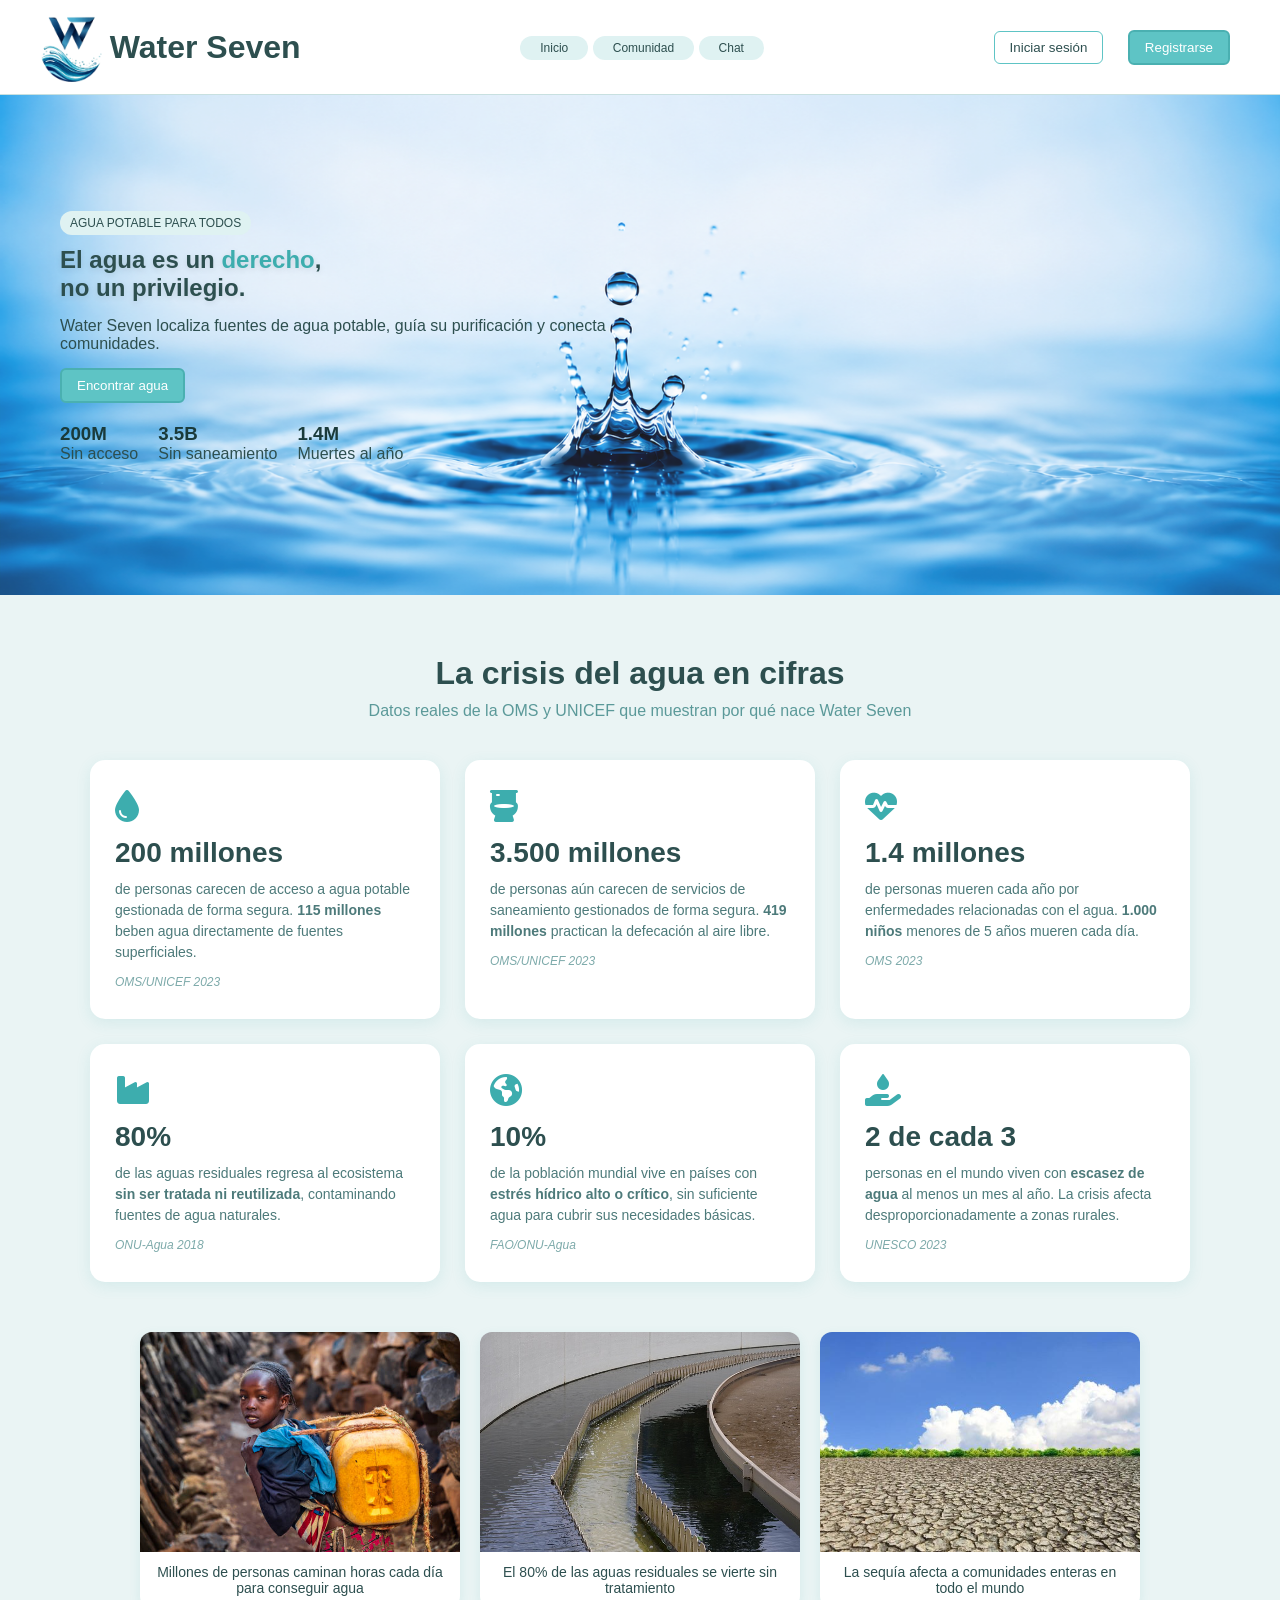
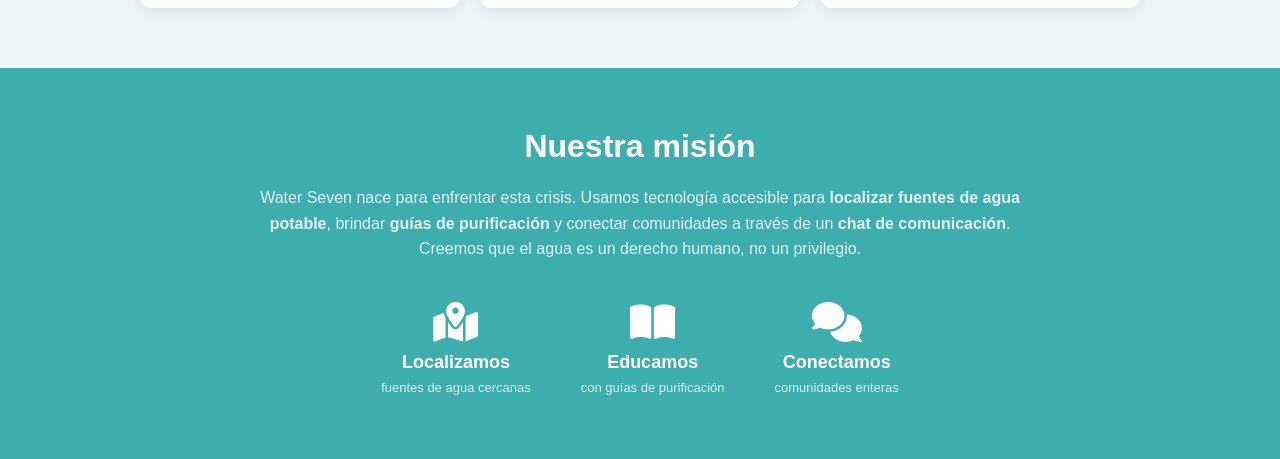
==== public/index.html @ 6f54c29f "primer commit,sin cambios" ====
<!DOCTYPE html>
<html lang="es">
<head>
    <meta charset="UTF-8">
    <title>Water Seven</title>
    <link rel="stylesheet" href="css/styles.css">
    <link rel="stylesheet" href="css/inicio.css">
    <link rel="stylesheet" href="https://cdnjs.cloudflare.com/ajax/libs/font-awesome/6.5.0/css/all.min.css">
</head>
<body>
<header class="navbar">

    <div class="logo">
        <img src="imagenes/logo.png">
        <div><h1>Water Seven</h1></div>
    </div>

    <nav>
        <span class="badge"><a href="index.html">Inicio</a></span> 
        <span class="badge"><a href="comunidad.html">Comunidad</a></span> 
        <span class="badge"><a href="chat.html">Chat</a></span>
    </nav>

    <div class="auth" id="authSection">
        <a href="login.html"><button class="btn-outline">Iniciar sesión</button></a>
        <a href="registro.html"><button class="btn-primary">Registrarse</button></a>
    </div>
</header>

<section class="hero">

    <div class="hero-text">
        <span class="badge">AGUA POTABLE PARA TODOS</span>

        <h1>
            El agua es un <span class="highlight">derecho</span>,<br>
            no un privilegio.
        </h1>

        <p>
            Water Seven localiza fuentes de agua potable,
            guía su purificación y conecta comunidades.
        </p>

        <div class="buttons">
            <button class="btn-primary">Encontrar agua</button>

        </div>

        <div class="stats">
            <div>
                <h3>200M</h3>
                <p>Sin acceso</p>
            </div>
            <div>
                <h3>3.5B</h3>
                <p>Sin saneamiento</p>
            </div>
            <div>
                <h3>1.4M</h3>
                <p>Muertes al año</p>
            </div>
        </div>
    </div>


</section>

<section class="problematica">
    <h2>La crisis del agua en cifras</h2>
    <p class="subtitle">Datos reales de la OMS y UNICEF que muestran por qué nace Water Seven</p>

    <div class="cifras-grid">
        <div class="cifra-card">
            <i class="fas fa-tint"></i>
            <h3>200 millones</h3>
            <p>de personas carecen de acceso a agua potable gestionada de forma segura. <strong>115 millones</strong> beben agua directamente de fuentes superficiales.</p>
            <span class="fuente">OMS/UNICEF 2023</span>
        </div>
        <div class="cifra-card">
            <i class="fas fa-toilet"></i>
            <h3>3.500 millones</h3>
            <p>de personas aún carecen de servicios de saneamiento gestionados de forma segura. <strong>419 millones</strong> practican la defecación al aire libre.</p>
            <span class="fuente">OMS/UNICEF 2023</span>
        </div>
        <div class="cifra-card">
            <i class="fas fa-heartbeat"></i>
            <h3>1.4 millones</h3>
            <p>de personas mueren cada año por enfermedades relacionadas con el agua. <strong>1.000 niños</strong> menores de 5 años mueren cada día.</p>
            <span class="fuente">OMS 2023</span>
        </div>
        <div class="cifra-card">
            <i class="fas fa-industry"></i>
            <h3>80%</h3>
            <p>de las aguas residuales regresa al ecosistema <strong>sin ser tratada ni reutilizada</strong>, contaminando fuentes de agua naturales.</p>
            <span class="fuente">ONU-Agua 2018</span>
        </div>
        <div class="cifra-card">
            <i class="fas fa-globe-americas"></i>
            <h3>10%</h3>
            <p>de la población mundial vive en países con <strong>estrés hídrico alto o crítico</strong>, sin suficiente agua para cubrir sus necesidades básicas.</p>
            <span class="fuente">FAO/ONU-Agua</span>
        </div>
        <div class="cifra-card">
            <i class="fas fa-hand-holding-water"></i>
            <h3>2 de cada 3</h3>
            <p>personas en el mundo viven con <strong>escasez de agua</strong> al menos un mes al año. La crisis afecta desproporcionadamente a zonas rurales.</p>
            <span class="fuente">UNESCO 2023</span>
        </div>
    </div>

    <div class="impacto-imagenes">
        <div class="impacto-item">
            <img src="imagenes/recolectando-agua.jpg" alt="Personas recolectando agua en zona rural">
            <p>Millones de personas caminan horas cada día para conseguir agua</p>
        </div>
        <div class="impacto-item">
            <img src="imagenes/agua-contaminada.jpg" alt="Agua contaminada">
            <p>El 80% de las aguas residuales se vierte sin tratamiento</p>
        </div>
        <div class="impacto-item">
            <img src="imagenes/sequia.jpg" alt="Sequía y tierra seca">
            <p>La sequía afecta a comunidades enteras en todo el mundo</p>
        </div>
    </div>
</section>

<section class="mision">
    <div class="mision-content">
        <h2>Nuestra misión</h2>
        <p>
            Water Seven nace para enfrentar esta crisis. Usamos tecnología accesible para
            <strong>localizar fuentes de agua potable</strong>, brindar
            <strong>guías de purificación</strong> y conectar comunidades a través de un
            <strong>chat de comunicación</strong>. Creemos que el agua es un derecho humano,
            no un privilegio.
        </p>
        <div class="mision-stats">
            <div>
                <i class="fas fa-map-marked-alt"></i>
                <h4>Localizamos</h4>
                <p>fuentes de agua cercanas</p>
            </div>
            <div>
                <i class="fas fa-book-open"></i>
                <h4>Educamos</h4>
                <p>con guías de purificación</p>
            </div>
            <div>
                <i class="fas fa-comments"></i>
                <h4>Conectamos</h4>
                <p>comunidades enteras</p>
            </div>
        </div>
    </div>
</section>

<script>
(function(){
    const usuario = JSON.parse(localStorage.getItem("usuario"));
    if (usuario) {
        document.getElementById("authSection").innerHTML = `
            <span style="margin-right:12px;color:#4a6b6b;"> ${usuario.nombre}</span>
            <button class="btn-outline" onclick="localStorage.removeItem('usuario');location.reload()">Cerrar sesión</button>
        `;
    }
})();
</script>
</body>
</html>
---- public/css/styles.css ----
* {
    margin: 0;
    padding: 0;
    box-sizing: border-box;
    font-family: Arial;
}

body {
    background: #f0f6f6;
    color: #2d4f4f;
}

.navbar {
    display: flex;
    justify-content: space-between;
    align-items: center;
    padding: 12px 40px;
    border-bottom: 1px solid #c8e0e0;
    background: #fff;
}

.logo {
    display: flex;
    align-items: center;
}

.logo img {
    height: 70px;
}

.logo h1 {
    margin-left: 8px;
    font-weight: bold;
}

.navbar a {
    margin: 0 10px;
    text-decoration: none;
    color: #2d4f4f;
}

.btn-primary {
    background: #5ec4c5;
    border: 2px solid #4ab0b1;
    padding: 8px 15px;
    color: #fff;
    border-radius: 6px;
    cursor: pointer;
}

.btn-primary:hover {
    background: #4ab0b1;
}

.btn-outline {
    border: 1px solid #5ec4c5;
    background: transparent;
    padding: 8px 15px;
    border-radius: 6px;
    color: #2d4f4f;
    cursor: pointer;
}

.btn-outline:hover {
    background: #dff2f2;
}

.hero {
    display: flex;
    align-items: center;
    padding: 80px 60px;
    min-height: 500px;
    background: url("../imagenes/fondo_gota.png") no-repeat center center;
    background-size: cover;
    position: relative;
}

.hero::before {
    content: "";
    position: absolute;
    inset: 0;
    background: rgba(255, 255, 255, 0.1);
}

.hero-text {
    position: relative;
    z-index: 1;
    max-width: 600px;
}

.hero-text h1 {
    text-shadow: 0 2px 6px rgba(0, 0, 0, 0.1);
}

.badge {
    background: #dff2f2;
    padding: 5px 10px;
    border-radius: 15px;
    font-size: 12px;
}

.hero h1 {
    margin: 15px 0;
}

.highlight {
    color: #3dadae;
}

.hero p {
    margin-bottom: 15px;
}

.buttons button {
    margin-right: 10px;
}

.stats {
    display: flex;
    margin-top: 20px;
}

.stats div {
    margin-right: 20px;
}

.stats h3 {
    color: #1a3a3a;
}

.form-container {
    max-width: 400px;
    margin: 40px auto;
    padding: 35px 30px;
    border-radius: 16px;
    background: #fff;
    box-shadow: 0 4px 20px rgba(61, 173, 174, 0.15);
}

.form-container h2 {
    text-align: center;
    margin-bottom: 8px;
    font-size: 24px;
    color: #2d4f4f;
}

.form-container .sub {
    text-align: center;
    color: #7daaaa;
    font-size: 14px;
    margin-bottom: 25px;
}

.form-container input {
    width: 100%;
    padding: 12px 14px;
    margin-bottom: 14px;
    border: 1.5px solid #c8e0e0;
    border-radius: 10px;
    font-size: 14px;
    outline: none;
    background: #f0f6f6;
    color: #2d4f4f;
}

.form-container input:focus {
    border-color: #3dadae;
    background: #fff;
}

.form-container button[type="submit"] {
    width: 100%;
    padding: 12px;
    background: #5ec4c5;
    color: white;
    border: none;
    border-radius: 10px;
    font-size: 15px;
    font-weight: bold;
    cursor: pointer;
    margin-top: 5px;
}

.form-container button[type="submit"]:hover {
    background: #4ab0b1;
}
---- public/css/inicio.css ----
.problematica {
    padding: 60px 40px;
    text-align: center;
    background: #eaf4f4;
}

.problematica h2 {
    font-size: 32px;
    margin-bottom: 10px;
    color: #2d4f4f;
}

.problematica .subtitle {
    color: #5b9999;
    margin-bottom: 40px;
}

.cifras-grid {
    display: grid;
    grid-template-columns: repeat(auto-fit, minmax(300px, 1fr));
    gap: 25px;
    max-width: 1100px;
    margin: 0 auto 50px;
}

.cifra-card {
    background: white;
    padding: 30px 25px;
    border-radius: 15px;
    box-shadow: 0 4px 15px rgba(61, 173, 174, 0.12);
    text-align: left;
}

.cifra-card i {
    font-size: 32px;
    color: #3dadae;
    margin-bottom: 15px;
}

.cifra-card h3 {
    font-size: 28px;
    color: #2d4f4f;
    margin-bottom: 10px;
}

.cifra-card p {
    color: #4d7a7a;
    line-height: 1.5;
    font-size: 14px;
}

.cifra-card .fuente {
    display: block;
    margin-top: 12px;
    font-size: 12px;
    color: #7daaaa;
    font-style: italic;
}

.impacto-imagenes {
    display: grid;
    grid-template-columns: repeat(auto-fit, minmax(280px, 1fr));
    gap: 20px;
    max-width: 1000px;
    margin: 0 auto;
}

.impacto-item {
    border-radius: 12px;
    overflow: hidden;
    box-shadow: 0 4px 12px rgba(61, 173, 174, 0.12);
}

.impacto-item img {
    width: 100%;
    height: 220px;
    object-fit: cover;
    display: block;
}

.impacto-item p {
    padding: 12px 15px;
    background: white;
    font-size: 14px;
    color: #2d4f4f;
}

.mision {
    padding: 60px 40px;
    background: #3dadae;
    color: white;
    text-align: center;
}

.mision-content {
    max-width: 800px;
    margin: 0 auto;
}

.mision h2 {
    font-size: 32px;
    margin-bottom: 20px;
}

.mision p {
    font-size: 16px;
    line-height: 1.6;
    color: #e0f4f4;
    margin-bottom: 40px;
}

.mision-stats {
    display: flex;
    justify-content: center;
    gap: 50px;
    flex-wrap: wrap;
}

.mision-stats div {
    text-align: center;
}

.mision-stats i {
    font-size: 40px;
    color: #fff;
    margin-bottom: 10px;
}

.mision-stats h4 {
    font-size: 18px;
    margin-bottom: 5px;
}

.mision-stats p {
    font-size: 13px;
    color: #d4f0f0;
    margin-bottom: 0;
}
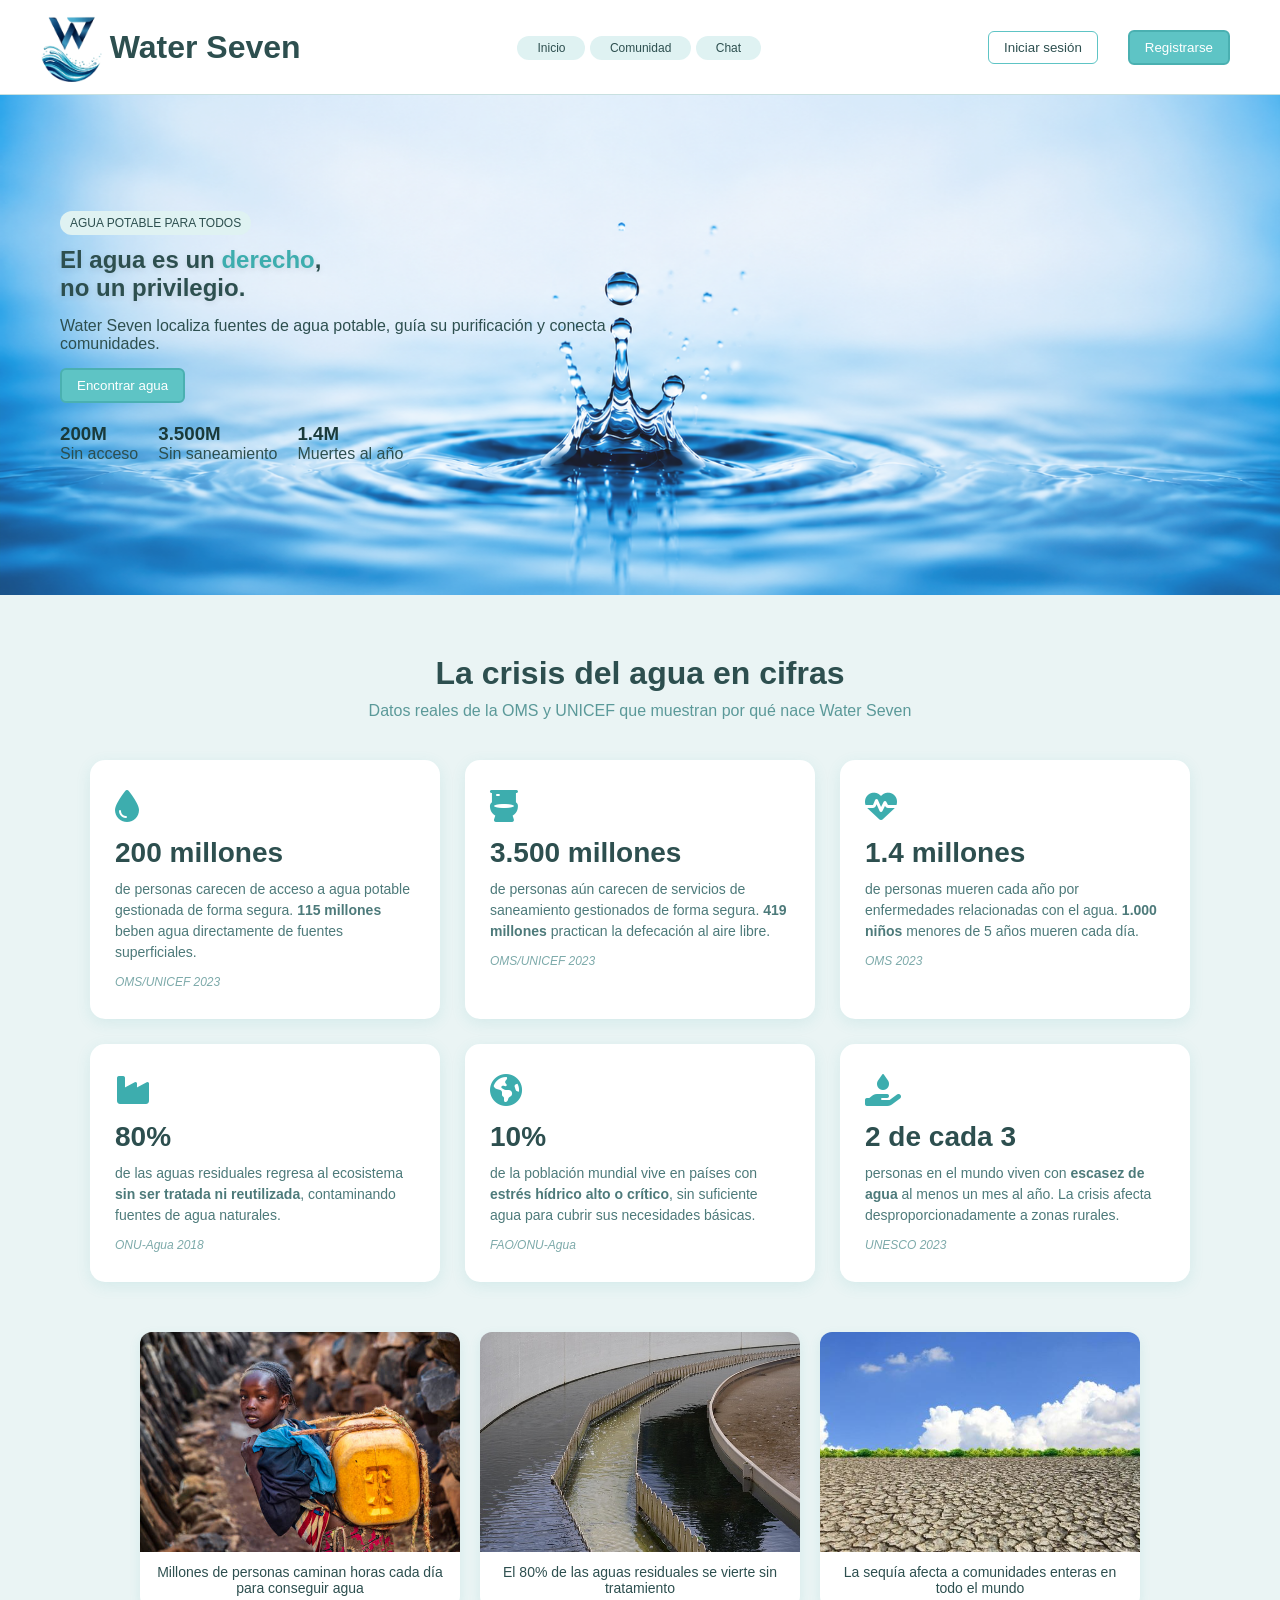
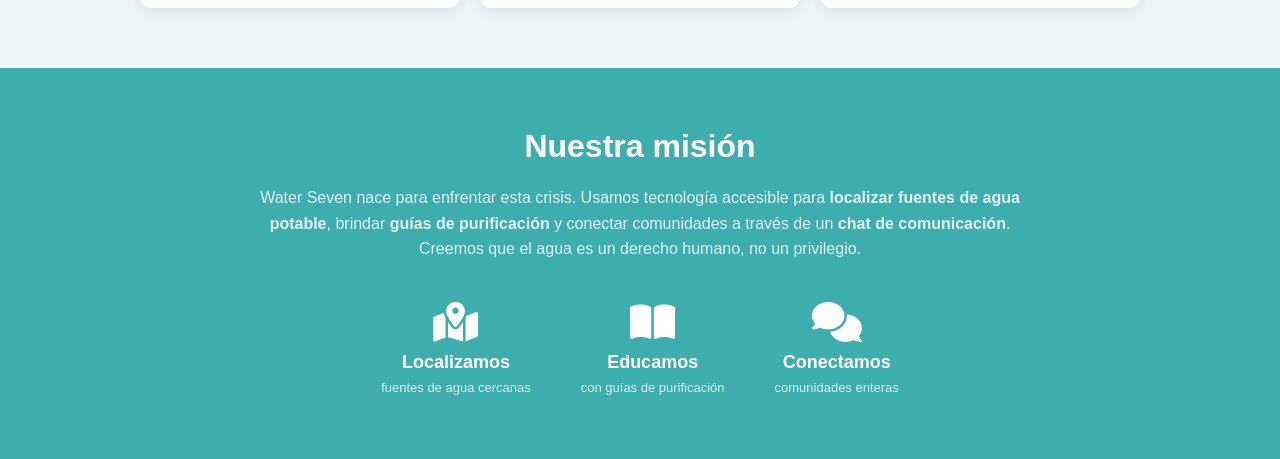
==== commit 18d99dbe: "Responsive" ====
--- a/public/index.html
+++ b/public/index.html
@@ -2,9 +2,11 @@
 <html lang="es">
 <head>
     <meta charset="UTF-8">
+    <meta name="viewport" content="width=device-width, initial-scale=1.0">
     <title>Water Seven</title>
     <link rel="stylesheet" href="css/styles.css">
     <link rel="stylesheet" href="css/inicio.css">
+    <link rel="stylesheet" href="css/responsive.css">
     <link rel="stylesheet" href="https://cdnjs.cloudflare.com/ajax/libs/font-awesome/6.5.0/css/all.min.css">
 </head>
 <body>
@@ -20,6 +22,10 @@
         <span class="badge"><a href="comunidad.html">Comunidad</a></span> 
         <span class="badge"><a href="chat.html">Chat</a></span>
     </nav>
+
+    <button class="nav-toggle" id="navToggle" type="button" aria-label="Abrir menú" aria-expanded="false">
+        <span></span><span></span><span></span>
+    </button>
 
     <div class="auth" id="authSection">
         <a href="login.html"><button class="btn-outline">Iniciar sesión</button></a>
@@ -53,7 +59,7 @@
                 <p>Sin acceso</p>
             </div>
             <div>
-                <h3>3.5B</h3>
+                <h3>3.500M</h3>
                 <p>Sin saneamiento</p>
             </div>
             <div>
@@ -155,16 +161,6 @@
     </div>
 </section>
 
-<script>
-(function(){
-    const usuario = JSON.parse(localStorage.getItem("usuario"));
-    if (usuario) {
-        document.getElementById("authSection").innerHTML = `
-            <span style="margin-right:12px;color:#4a6b6b;"> ${usuario.nombre}</span>
-            <button class="btn-outline" onclick="localStorage.removeItem('usuario');location.reload()">Cerrar sesión</button>
-        `;
-    }
-})();
-</script>
+<script src="js/nav.js"></script>
 </body>
 </html>
--- a/public/css/styles.css
+++ b/public/css/styles.css
@@ -1,3 +1,168 @@
+.comunidad {
+    display: flex;
+    width: 90%;
+    margin: 40px auto;
+    gap: 30px;
+}
+
+.feed {
+    width: 70%;
+}
+
+.publicar {
+    display: flex;
+    align-items: center;
+    background: #fff;
+    padding: 12px;
+    border-radius: 15px;
+    margin-bottom: 20px;
+    gap: 10px;
+    box-shadow: 0 4px 10px rgba(61, 173, 174, 0.12);
+}
+
+.publicar input {
+    flex: 1;
+    border: none;
+    outline: none;
+}
+
+.btn-publicar {
+    background: #5ec4c5;
+    color: white;
+    border: none;
+    padding: 8px 15px;
+    border-radius: 10px;
+    cursor: pointer;
+}
+
+.btn-publicar:hover {
+    background: #4ab0b1;
+}
+
+.avatar {
+    background: #c8e0e0;
+    padding: 10px;
+    border-radius: 50%;
+}
+
+.card {
+    display: flex;
+    gap: 15px;
+    padding: 18px;
+    border-radius: 15px;
+    margin-bottom: 18px;
+}
+
+.card.azul {
+    background: #dff2f2;
+}
+
+.card.roja {
+    background: #fae0e0;
+}
+
+.icono {
+    font-size: 28px;
+}
+
+.top {
+    display: flex;
+    gap: 10px;
+    align-items: center;
+}
+
+.nombre {
+    font-weight: bold;
+}
+
+.tiempo {
+    font-size: 12px;
+    color: #7daaaa;
+}
+
+.etiqueta {
+    font-size: 12px;
+    padding: 4px 8px;
+    border-radius: 10px;
+}
+
+.etiqueta.azul {
+    background: #c8ecf0;
+    color: #3d8a8c;
+}
+
+.etiqueta.roja {
+    background: #f0c8c8;
+    color: #8c4a4a;
+}
+
+.ubicacion {
+    font-size: 12px;
+    color: #7daaaa;
+}
+
+.sidebar {
+    width: 30%;
+}
+
+.box {
+    background: #fff;
+    padding: 18px;
+    border-radius: 15px;
+    margin-bottom: 18px;
+    box-shadow: 0 4px 10px rgba(61, 173, 174, 0.12);
+}
+
+.box.verde {
+    background: #cce8e0;
+}
+
+.comentario-input {
+    display: flex;
+    gap: 8px;
+    margin-top: 10px;
+}
+
+.comentario-input input {
+    flex: 1;
+    padding: 6px 10px;
+    border: 1px solid #c8e0e0;
+    border-radius: 8px;
+    outline: none;
+}
+
+.comentario-input button {
+    background: #5ec4c5;
+    color: white;
+    border: none;
+    padding: 6px 12px;
+    border-radius: 8px;
+    cursor: pointer;
+}
+
+.comentario-input button:hover {
+    background: #4ab0b1;
+}
+
+.comentarios-lista {
+    margin-top: 8px;
+    font-size: 13px;
+}
+
+.comentarios-lista p {
+    margin: 3px 0;
+    color: #4d7a7a;
+}
+
+.comentar-btn {
+    background: none;
+    border: none;
+    color: #3dadae;
+    cursor: pointer;
+    font-size: 12px;
+    margin-top: 6px;
+    padding: 0;
+}
 * {
     margin: 0;
     padding: 0;
@@ -183,4 +348,4 @@
 
 .form-container button[type="submit"]:hover {
     background: #4ab0b1;
-}
+}
--- a/public/css/responsive.css
+++ b/public/css/responsive.css
@@ -0,0 +1,390 @@
+
+/*Evitar desbordamiento horizontal*/
+img {
+    max-width: 100%;
+}
+
+/*Zona de sesion en la barra*/
+.navbar .auth {
+    display: flex;
+    align-items: center;
+    gap: 10px;
+}
+
+.auth-user {
+    color: #4a6b6b;
+}
+
+.tipo-select {
+    padding: 6px;
+    border: 1px solid #c8e0e0;
+    border-radius: 8px;
+    background: #fff;
+    color: #2d4f4f;
+}
+
+.nav-toggle {
+    display: none;
+    flex-direction: column;
+    justify-content: center;
+    gap: 5px;
+    width: 44px;
+    height: 40px;
+    padding: 0;
+    background: transparent;
+    border: 1px solid #5ec4c5;
+    border-radius: 8px;
+    cursor: pointer;
+}
+
+.nav-toggle:hover {
+    background: #dff2f2;
+}
+
+.nav-toggle span {
+    display: block;
+    width: 20px;
+    height: 2px;
+    margin: 0 auto;
+    background: #2d4f4f;
+    border-radius: 2px;
+}
+
+@media (min-width: 1400px) {
+    .hero-text {
+        max-width: 720px;
+    }
+
+    .cifras-grid {
+        max-width: 1240px;
+    }
+
+    .impacto-imagenes {
+        max-width: 1140px;
+    }
+}
+
+@media (max-width: 1200px) {
+    .navbar {
+        padding: 12px 24px;
+    }
+
+    .logo img {
+        height: 60px;
+    }
+
+    .hero {
+        padding: 64px 40px;
+        min-height: 440px;
+    }
+
+    .problematica,
+    .mision {
+        padding: 50px 28px;
+    }
+
+    .cifras-grid {
+        grid-template-columns: repeat(auto-fit, minmax(260px, 1fr));
+        gap: 18px;
+    }
+
+    .mision-stats {
+        gap: 34px;
+    }
+
+    .impacto-item img {
+        height: 200px;
+    }
+}
+@media (max-width: 900px) {
+    .hero-text h1 {
+        font-size: 32px;
+    }
+
+    .problematica h2,
+    .mision h2 {
+        font-size: 27px;
+    }
+
+    .stats div {
+        margin-right: 14px;
+    }
+
+    /* Chat */
+    .chat-box {
+        width: 92%;
+        height: 45vh;
+        min-height: 300px;
+    }
+
+    .chat-form {
+        padding: 0 4%;
+    }
+
+    .chat-input {
+        width: 72%;
+        margin-left: 2%;
+    }
+
+    /* Comunidad */
+    .comunidad {
+        width: 94%;
+        gap: 20px;
+    }
+}
+
+@media (max-width: 640px) {
+    /* Barra de navegacion colapsable */
+    .navbar {
+        flex-wrap: wrap;
+        row-gap: 12px;
+        padding: 10px 16px;
+    }
+
+    .logo {
+        flex: 1;
+    }
+
+    .logo img {
+        height: 46px;
+    }
+
+    .logo h1 {
+        font-size: 20px;
+    }
+
+    .nav-toggle {
+        display: flex;
+    }
+
+    .navbar nav,
+    .navbar .auth {
+        display: none;
+        width: 100%;
+        flex-direction: column;
+        align-items: stretch;
+        gap: 8px;
+    }
+
+    .navbar.menu-abierto nav,
+    .navbar.menu-abierto .auth {
+        display: flex;
+    }
+
+    .navbar nav .badge {
+        display: block;
+        text-align: center;
+    }
+
+    .navbar a {
+        margin: 0;
+    }
+
+    .navbar .auth a,
+    .navbar .auth button {
+        width: 100%;
+    }
+
+    .navbar .auth button {
+        padding: 10px 15px;
+    }
+
+    .auth-user {
+        margin: 0;
+        text-align: center;
+    }
+
+    /* Portada */
+    .hero {
+        padding: 44px 20px;
+        min-height: 0;
+        text-align: center;
+    }
+
+    .hero-text {
+        max-width: 100%;
+    }
+
+    .hero-text h1 {
+        font-size: 27px;
+    }
+
+    .hero-text h1 br {
+        display: none;
+    }
+
+    .hero p {
+        font-size: 15px;
+    }
+
+    .buttons button {
+        width: 100%;
+        padding: 12px 15px;
+    }
+
+    .stats {
+        flex-wrap: wrap;
+        justify-content: center;
+        gap: 14px 20px;
+        margin-top: 24px;
+    }
+
+    .stats div {
+        margin-right: 0;
+    }
+
+    /* Cifras */
+    .problematica,
+    .mision {
+        padding: 38px 16px;
+    }
+
+    .problematica h2,
+    .mision h2 {
+        font-size: 23px;
+    }
+
+    .problematica .subtitle {
+        margin-bottom: 26px;
+    }
+
+    .cifras-grid {
+        grid-template-columns: 1fr;
+        gap: 16px;
+        margin-bottom: 32px;
+    }
+
+    .cifra-card {
+        padding: 22px 18px;
+    }
+
+    .cifra-card h3 {
+        font-size: 23px;
+    }
+
+    .impacto-imagenes {
+        grid-template-columns: 1fr;
+    }
+
+    .impacto-item img {
+        height: 180px;
+    }
+
+    /* Mision */
+    .mision p {
+        font-size: 15px;
+        margin-bottom: 28px;
+    }
+
+    .mision-stats {
+        flex-direction: column;
+        gap: 22px;
+    }
+
+    /* Formularios */
+    .form-container {
+        margin: 28px 16px;
+        padding: 28px 20px;
+    }
+
+    /* Chat */
+    .page h1 {
+        margin: 24px 16px 0;
+        font-size: 24px;
+    }
+
+    .chat-box {
+        width: 100%;
+        height: 55vh;
+        min-height: 240px;
+        border-radius: 12px;
+    }
+
+    .chat-form {
+        display: flex;
+        gap: 8px;
+        padding: 0 16px;
+    }
+
+    .chat-form .chat-input {
+        flex: 1;
+        width: auto;
+        min-width: 0;
+        margin-left: 0;
+    }
+
+    .btn-enviar {
+        flex: none;
+    }
+
+    /* Comunidad */
+    .comunidad {
+        flex-direction: column;
+        width: 94%;
+        margin: 24px auto;
+        gap: 18px;
+    }
+
+    .feed,
+    .sidebar {
+        width: 100%;
+    }
+
+    .publicar {
+        flex-wrap: wrap;
+    }
+
+    .publicar input {
+        flex: 1 1 100%;
+        min-width: 0;
+    }
+
+    .tipo-select {
+        flex: 1 1 140px;
+        min-width: 0;
+        padding: 8px;
+    }
+
+    .btn-publicar {
+        flex: 1 1 140px;
+    }
+
+    .card {
+        padding: 14px;
+    }
+
+    .top {
+        flex-wrap: wrap;
+    }
+}
+@media (max-width: 420px) {
+    .logo h1 {
+        font-size: 18px;
+    }
+
+    .navbar {
+        padding: 10px 12px;
+    }
+
+    .hero-text h1 {
+        font-size: 23px;
+    }
+
+    .problematica,
+    .mision {
+        padding: 32px 12px;
+    }
+
+    .form-container {
+        margin: 20px 12px;
+        padding: 24px 16px;
+    }
+
+    .comunidad {
+        width: 96%;
+    }
+
+    .comentario-input {
+        flex-wrap: wrap;
+    }
+}
